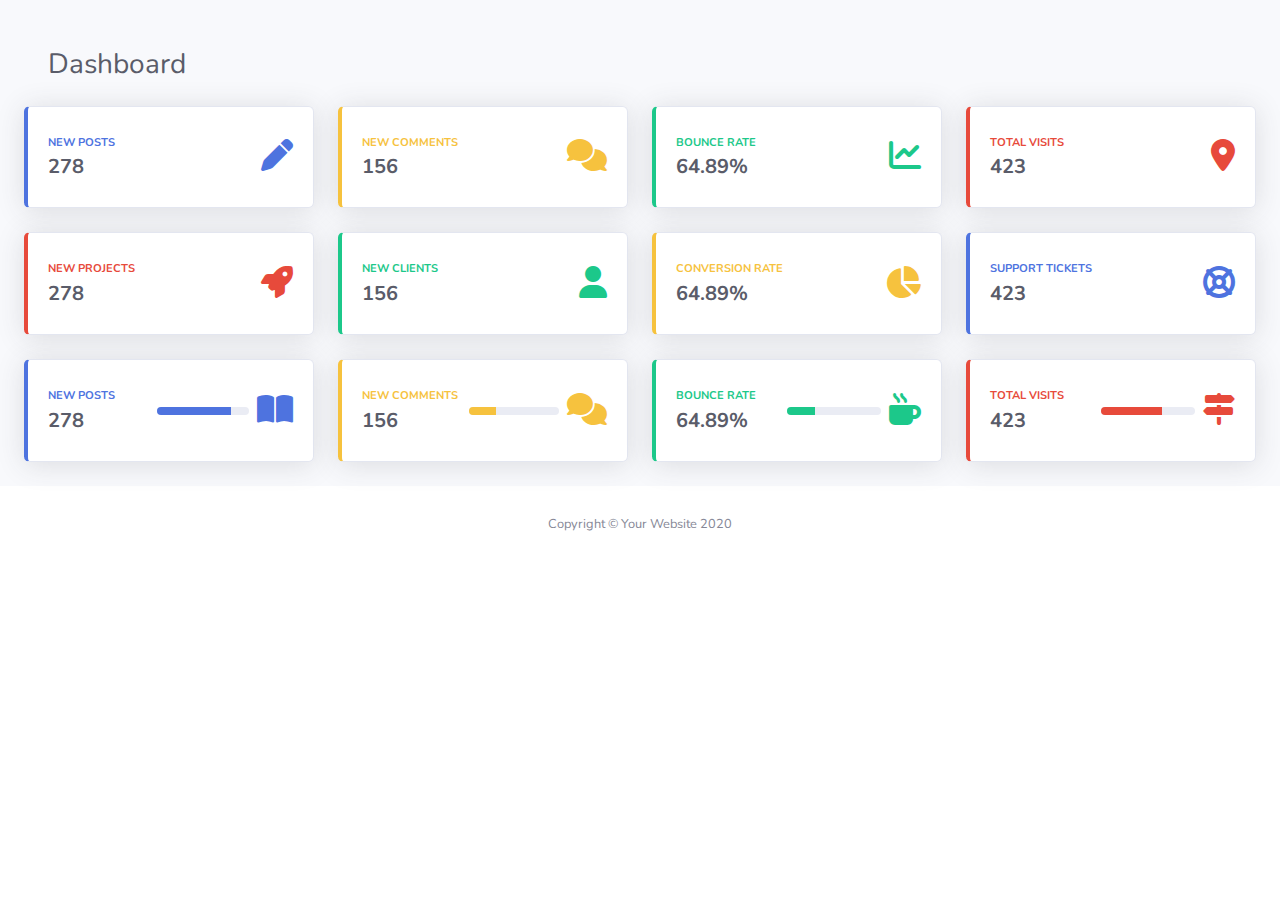
==== Trial_Dashboard_Bootstrap/startbootstrap-sb-admin-2-gh-pages/cards.html @ f56f94bc "Push Tugas Dashboard" ====
<!DOCTYPE html>
<html lang="en">

<head>

    <meta charset="utf-8">
    <meta http-equiv="X-UA-Compatible" content="IE=edge">
    <meta name="viewport" content="width=device-width, initial-scale=1, shrink-to-fit=no">
    <meta name="description" content="">
    <meta name="author" content="">

    <title>SB Admin 2 - Cards</title>

   <link href="https://cdnjs.cloudflare.com/ajax/libs/font-awesome/6.4.2/css/all.min.css" rel="stylesheet" type="text/css">
    <link
        href="https://fonts.googleapis.com/css?family=Nunito:200,200i,300,300i,400,400i,600,600i,700,700i,800,800i,900,900i"
        rel="stylesheet">
    <link href="css/sb-admin-2.min.css" rel="stylesheet">

</head>

<body id="page-top">
    <div id="wrapper">
        <div id="content-wrapper" class="d-flex flex-column">
            <div id="content">
                <div class="container-fluid">
                    <div class="d-sm-flex align-items-center justify-content-between mb-4">
                        <h1 class="h3 mb-0 pt-5 pl-4 text-gray-800">Dashboard</h1>
                    </div>
                    <div class="row">
                        <div class="col-xl-3 col-md-6 mb-4">
                            <div class="card border-left-primary shadow h-100 py-2">
                                <div class="card-body">
                                    <div class="row no-gutters align-items-center">
                                        <div class="col mr-2">
                                            <div class="text-xs font-weight-bold text-primary text-uppercase mb-1">
                                                New Posts</div>
                                            <div class="h5 mb-0 font-weight-bold text-gray-800">278</div>
                                        </div>
                                        <div class="col-auto">
                                            <i class="fas fa-pen fa-2x text-primary"></i>
                                        </div>
                                    </div>
                                </div>
                            </div>
                        </div>
                        <div class="col-xl-3 col-md-6 mb-4">
                            <div class="card border-left-warning shadow h-100 py-2">
                                <div class="card-body">
                                    <div class="row no-gutters align-items-center">
                                        <div class="col mr-2">
                                            <div class="text-xs font-weight-bold text-warning text-uppercase mb-1">
                                                New Comments</div>
                                            <div class="h5 mb-0 font-weight-bold text-gray-800">156</div>
                                        </div>
                                        <div class="col-auto">
                                            <i class="fas fa-comments fa-2x text-warning"></i>
                                        </div>
                                    </div>
                                </div>
                            </div>
                        </div>
                        <div class="col-xl-3 col-md-6 mb-4">
                            <div class="card border-left-success shadow h-100 py-2">
                                <div class="card-body">
                                    <div class="row no-gutters align-items-center">
                                        <div class="col mr-2">
                                            <div class="text-xs font-weight-bold text-success text-uppercase mb-1">Bounce Rate
                                            </div>
                                            <div class="row no-gutters align-items-center">
                                                <div class="col-auto">
                                                    <div class="h5 mb-0 mr-3 font-weight-bold text-gray-800">64.89%</div>
                                                </div>
                                            </div>
                                        </div>
                                        <div class="col-auto">
                                            <i class="fas fa-chart-line fa-2x text-success"></i>
                                        </div>
                                    </div>
                                </div>
                            </div>
                        </div>
                        <div class="col-xl-3 col-md-6 mb-4">
                            <div class="card border-left-danger shadow h-100 py-2">
                                <div class="card-body">
                                    <div class="row no-gutters align-items-center">
                                        <div class="col mr-2">
                                            <div class="text-xs font-weight-bold text-danger text-uppercase mb-1">
                                                Total Visits</div>
                                            <div class="h5 mb-0 font-weight-bold text-gray-800">423</div>
                                        </div>
                                        <div class="col-auto">
                                            <i class="fas fa-location-dot fa-2x text-danger"></i>
                                        </div>
                                    </div>
                                </div>
                            </div>
                        </div>
                        <div class="col-xl-3 col-md-6 mb-4">
                            <div class="card border-left-danger shadow h-100 py-2">
                                <div class="card-body">
                                    <div class="row no-gutters align-items-center">
                                        <div class="col mr-2">
                                            <div class="text-xs font-weight-bold text-danger text-uppercase mb-1">
                                                New Projects</div>
                                            <div class="h5 mb-0 font-weight-bold text-gray-800">278</div>
                                        </div>
                                        <div class="col-auto">
                                            <i class="fas fa-rocket fa-2x text-danger"></i>
                                        </div>
                                    </div>
                                </div>
                            </div>
                        </div>
                        <div class="col-xl-3 col-md-6 mb-4">
                            <div class="card border-left-success shadow h-100 py-2">
                                <div class="card-body">
                                    <div class="row no-gutters align-items-center">
                                        <div class="col mr-2">
                                            <div class="text-xs font-weight-bold text-success text-uppercase mb-1">
                                                New Clients</div>
                                            <div class="h5 mb-0 font-weight-bold text-gray-800">156</div>
                                        </div>
                                        <div class="col-auto">
                                            <i class="fas fa-user fa-2x text-success"></i>
                                        </div>
                                    </div>
                                </div>
                            </div>
                        </div>
                        <div class="col-xl-3 col-md-6 mb-4">
                            <div class="card border-left-warning shadow h-100 py-2">
                                <div class="card-body">
                                    <div class="row no-gutters align-items-center">
                                        <div class="col mr-2">
                                            <div class="text-xs font-weight-bold text-warning text-uppercase mb-1">
                                                Conversion Rate</div>
                                            <div class="h5 mb-0 font-weight-bold text-gray-800">64.89%</div>
                                        </div>
                                        <div class="col-auto">
                                            <i class="fas fa-chart-pie fa-2x text-warning"></i>
                                        </div>
                                    </div>
                                </div>
                            </div>
                        </div>
                        <div class="col-xl-3 col-md-6 mb-4">
                            <div class="card border-left-primary shadow h-100 py-2">
                                <div class="card-body">
                                    <div class="row no-gutters align-items-center">
                                        <div class="col mr-2">
                                            <div class="text-xs font-weight-bold text-primary text-uppercase mb-1">
                                                Support Tickets</div>
                                            <div class="h5 mb-0 font-weight-bold text-gray-800">423</div>
                                        </div>
                                        <div class="col-auto">
                                            <i class="fas fa-life-ring fa-2x text-primary"></i>
                                        </div>
                                    </div>
                                </div>
                            </div>
                        </div>
                        <div class="col-xl-3 col-md-6 mb-4">
                            <div class="card border-left-primary shadow h-100 py-2">
                                <div class="card-body">
                                    <div class="row no-gutters align-items-center">
                                        <div class="col mr-2">
                                            <div class="text-xs font-weight-bold text-primary text-uppercase mb-1">
                                                New Posts</div>
                                            <div class="h5 mb-0 font-weight-bold text-gray-800">278</div>
                                        </div>
                                        <div class="col">
                                            <div class="progress progress-sm mr-2">
                                                <div class="progress-bar bg-primary" role="progressbar"
                                                    style="width: 80%" aria-valuenow="50" aria-valuemin="0"
                                                    aria-valuemax="100"></div>
                                            </div>
                                        </div>
                                        <div class="col-auto">
                                            <i class="fas fa-book-open fa-2x text-primary"></i>
                                        </div>
                                    </div>
                                </div>
                            </div>
                        </div>
                        <div class="col-xl-3 col-md-6 mb-4">
                            <div class="card border-left-warning shadow h-100 py-2">
                                <div class="card-body">
                                    <div class="row no-gutters align-items-center">
                                        <div class="col mr-2">
                                            <div class="text-xs font-weight-bold text-warning text-uppercase mb-1">
                                                New Comments</div>
                                            <div class="h5 mb-0 font-weight-bold text-gray-800">156</div>
                                        </div>
                                        <div class="col">
                                            <div class="progress progress-sm mr-2">
                                                <div class="progress-bar bg-warning" role="progressbar"
                                                    style="width: 30%" aria-valuenow="50" aria-valuemin="0"
                                                    aria-valuemax="100"></div>
                                            </div>
                                        </div>
                                        <div class="col-auto">
                                            <i class="fas fa-comments fa-2x text-warning"></i>
                                        </div>
                                    </div>
                                </div>
                            </div>
                        </div>
                        <div class="col-xl-3 col-md-6 mb-4">
                            <div class="card border-left-success shadow h-100 py-2">
                                <div class="card-body">
                                    <div class="row no-gutters align-items-center">
                                        <div class="col mr-2">
                                            <div class="text-xs font-weight-bold text-success text-uppercase mb-1">
                                                Bounce Rate</div>
                                            <div class="h5 mb-0 font-weight-bold text-gray-800">64.89%</div>
                                        </div>
                                        <div class="col">
                                            <div class="progress progress-sm mr-2">
                                                <div class="progress-bar bg-success" role="progressbar"
                                                    style="width: 30%" aria-valuenow="50" aria-valuemin="0"
                                                    aria-valuemax="100"></div>
                                            </div>
                                        </div>
                                        <div class="col-auto">
                                            <i class="fas fa-mug-hot fa-2x text-success"></i>
                                        </div>
                                    </div>
                                </div>
                            </div>
                        </div>
                        <div class="col-xl-3 col-md-6 mb-4">
                            <div class="card border-left-danger shadow h-100 py-2">
                                <div class="card-body">
                                    <div class="row no-gutters align-items-center">
                                        <div class="col mr-2">
                                            <div class="text-xs font-weight-bold text-danger text-uppercase mb-1">
                                                Total Visits</div>
                                            <div class="h5 mb-0 font-weight-bold text-gray-800">423</div>
                                        </div>
                                        <div class="col">
                                            <div class="progress progress-sm mr-2">
                                                <div class="progress-bar bg-danger" role="progressbar"
                                                    style="width: 64.89%" aria-valuenow="50" aria-valuemin="0"
                                                    aria-valuemax="100"></div>
                                            </div>
                                        </div>
                                        <div class="col-auto">
                                            <i class="fas fa-signs-post fa-2x text-danger"></i>
                                        </div>
                                    </div>
                                </div>
                            </div>
                        </div>
                    </div>
                </div>
            </div>
            <!-- Footer -->
            <footer class="sticky-footer bg-white">
                <div class="container my-auto">
                    <div class="copyright text-center my-auto">
                        <span>Copyright &copy; Your Website 2020</span>
                    </div>
                </div>
            </footer>
            <!-- End of Footer -->

        </div>
        <!-- End of Content Wrapper -->

    </div>
    <!-- End of Page Wrapper -->

    <!-- Scroll to Top Button-->
    <a class="scroll-to-top rounded" href="#page-top">
        <i class="fas fa-angle-up"></i>
    </a>

    <!-- Logout Modal-->
    <div class="modal fade" id="logoutModal" tabindex="-1" role="dialog" aria-labelledby="exampleModalLabel"
        aria-hidden="true">
        <div class="modal-dialog" role="document">
            <div class="modal-content">
                <div class="modal-header">
                    <h5 class="modal-title" id="exampleModalLabel">Ready to Leave?</h5>
                    <button class="close" type="button" data-dismiss="modal" aria-label="Close">
                        <span aria-hidden="true">×</span>
                    </button>
                </div>
                <div class="modal-body">Select "Logout" below if you are ready to end your current session.</div>
                <div class="modal-footer">
                    <button class="btn btn-secondary" type="button" data-dismiss="modal">Cancel</button>
                    <a class="btn btn-primary" href="login.html">Logout</a>
                </div>
            </div>
        </div>
    </div>

    <!-- Bootstrap core JavaScript-->
    <script src="vendor/jquery/jquery.min.js"></script>
    <script src="vendor/bootstrap/js/bootstrap.bundle.min.js"></script>

    <!-- Core plugin JavaScript-->
    <script src="vendor/jquery-easing/jquery.easing.min.js"></script>

    <!-- Custom scripts for all pages-->
    <script src="js/sb-admin-2.min.js"></script>

</body>

</html>
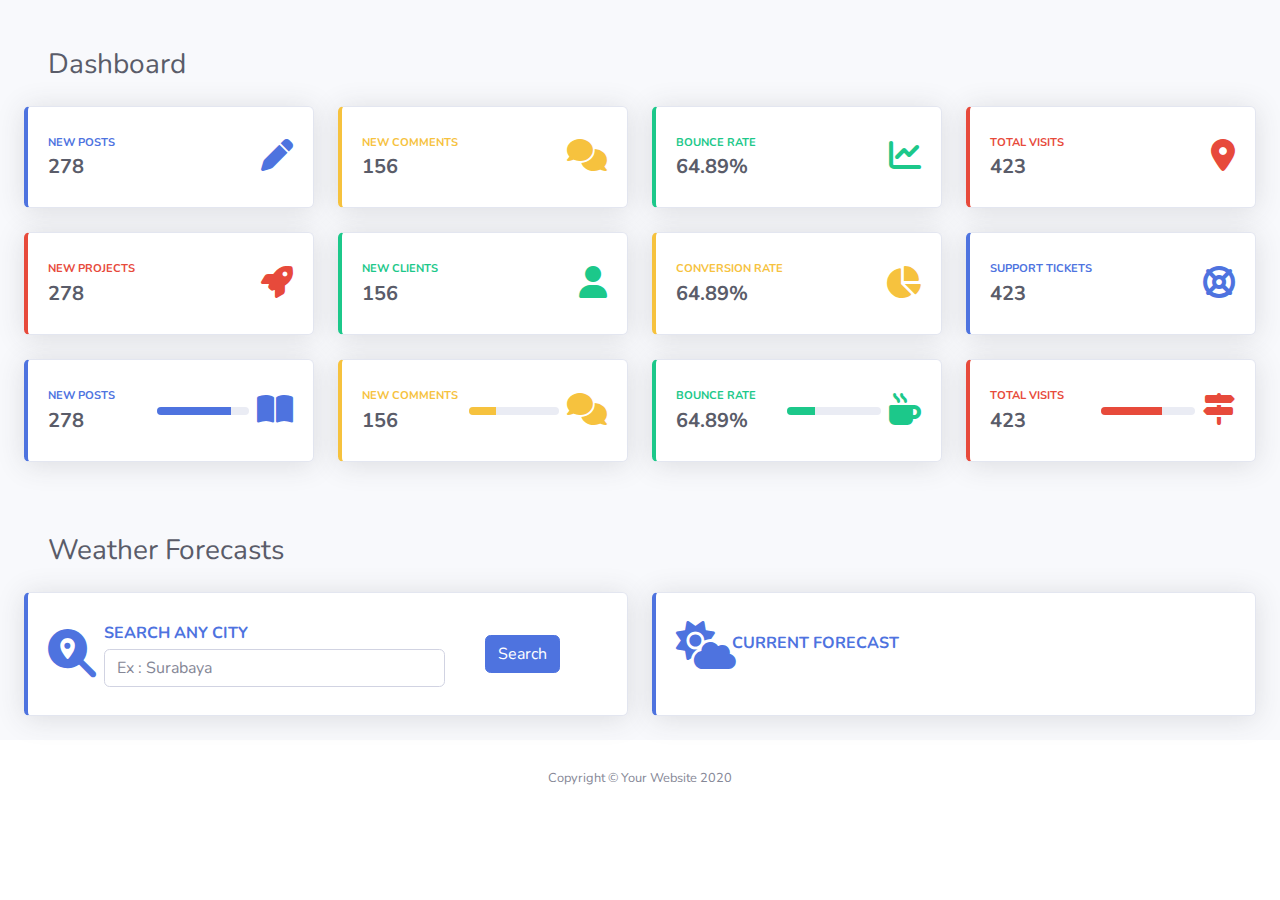
==== commit f490626e: "Upload calculator_vue" ====
--- a/Trial_Dashboard_Bootstrap/startbootstrap-sb-admin-2-gh-pages/cards.html
+++ b/Trial_Dashboard_Bootstrap/startbootstrap-sb-admin-2-gh-pages/cards.html
@@ -253,6 +253,46 @@
                             </div>
                         </div>
                     </div>
+                    <div class="d-sm-flex align-items-center justify-content-between mb-4">
+                        <h1 class="h3 mb-0 pt-5 pl-4 text-gray-800">Weather Forecasts</h1>
+                    </div>
+                    <div class="row">
+                        <div class="col-xl-6 col-md-6 mb-4">
+                            <div class="card border-left-primary shadow h-100 py-2">
+                                <div class="card-body">
+                                    <div class="row no-gutters align-items-center">
+                                        <div class="col-auto" style="width: 10%;">
+                                            <i class="fas fa-magnifying-glass-location fa-3x text-primary"></i>
+                                        </div>
+                                        <div class="col-8 mr-2">
+                                            <div class="text-s font-weight-bold text-primary text-uppercase mb-1">
+                                                Search any city</div>
+                                            <input class="form-control col-11 mr-sm-2" type="search" placeholder="Ex : Surabaya" aria-label="Search">
+                                        </div>
+                                        <div class="col-2 mr-2">
+                                            <button id="submitCity" class="btn btn-primary">Search</button>
+                                        </div>
+                                    </div>
+                                </div>
+                            </div>
+                        </div>
+                        <div class="col-xl-6 col-md-6 mb-4">
+                            <div class="card border-left-primary shadow h-100 py-2">
+                                <div class="card-body">
+                                    <div class="row no-gutters align-items-center">
+                                        <div class="col-auto" style="width: 10%;">
+                                            <i class="fas fa-cloud-sun fa-3x text-primary"></i>
+                                        </div>
+                                        <div class="col-8 mr-2">
+                                            <div class="text-s font-weight-bold text-primary text-uppercase mb-1">
+                                                Current Forecast</div>
+                                        </div>
+                                        <div id="currentWeather" class="col-12"></div>
+                                    </div>
+                                </div>
+                            </div>
+                        </div>
+                    </div>
                 </div>
             </div>
             <!-- Footer -->
@@ -263,15 +303,8 @@
                     </div>
                 </div>
             </footer>
-            <!-- End of Footer -->
-
         </div>
-        <!-- End of Content Wrapper -->
-
     </div>
-    <!-- End of Page Wrapper -->
-
-    <!-- Scroll to Top Button-->
     <a class="scroll-to-top rounded" href="#page-top">
         <i class="fas fa-angle-up"></i>
     </a>
@@ -306,6 +339,60 @@
     <!-- Custom scripts for all pages-->
     <script src="js/sb-admin-2.min.js"></script>
 
+    <script>
+        $(document).ready(function () {
+            $("#submitCity").click(function () {
+                return getWeather();
+            });
+        });
+    
+        function getWeather() {
+            var city = $("#city").val();
+    
+            if (city !== '') {
+                $.ajax({
+                    url: 'http://api.openweathermap.org/data/2.5/weather?q=' + city + "&units=metric" + "&APPID=c10bb3bd22f90d636baa008b1529ee25",
+                    type: "GET",
+                    dataType: "jsonp",
+                    success: function (data) {
+                        var widget = showResults(data);
+    
+                        $("#showWeather").html(widget);
+    
+                        $("#city").val('');
+                    }
+                });
+            } else {
+                $("#error").html("<div class='alert alert-danger' id='errorCity'><a href='#' class='close' data-dismiss='alert' aria-label='close'>&times;</a>City field cannot be empty</div>");
+            }
+        }
+    
+        function showCurrentWeather(data) {
+            const temperature = data.main.temp;
+            const weatherDescription = data.weather[0].description;
+
+    const currentWeatherHTML = `
+        <h3><strong>Temperature</strong>: ${temperature} &deg;C</h3>
+        <h3><strong>Description</strong>: ${weatherDescription}</h3>
+    `;
+
+    $("#currentWeather").html(currentWeatherHTML);
+}
+
+// Modify the success callback in the getWeather function
+success: function (data) {
+    var widget = showResults(data);
+
+    $("#showWeather").html(widget);
+
+    // Call the function to display current weather in the "Current Forecast" section
+    showCurrentWeather(data);
+
+    $("#city").val('');
+}
+
+    </script>
+    
 </body>
 
 </html>